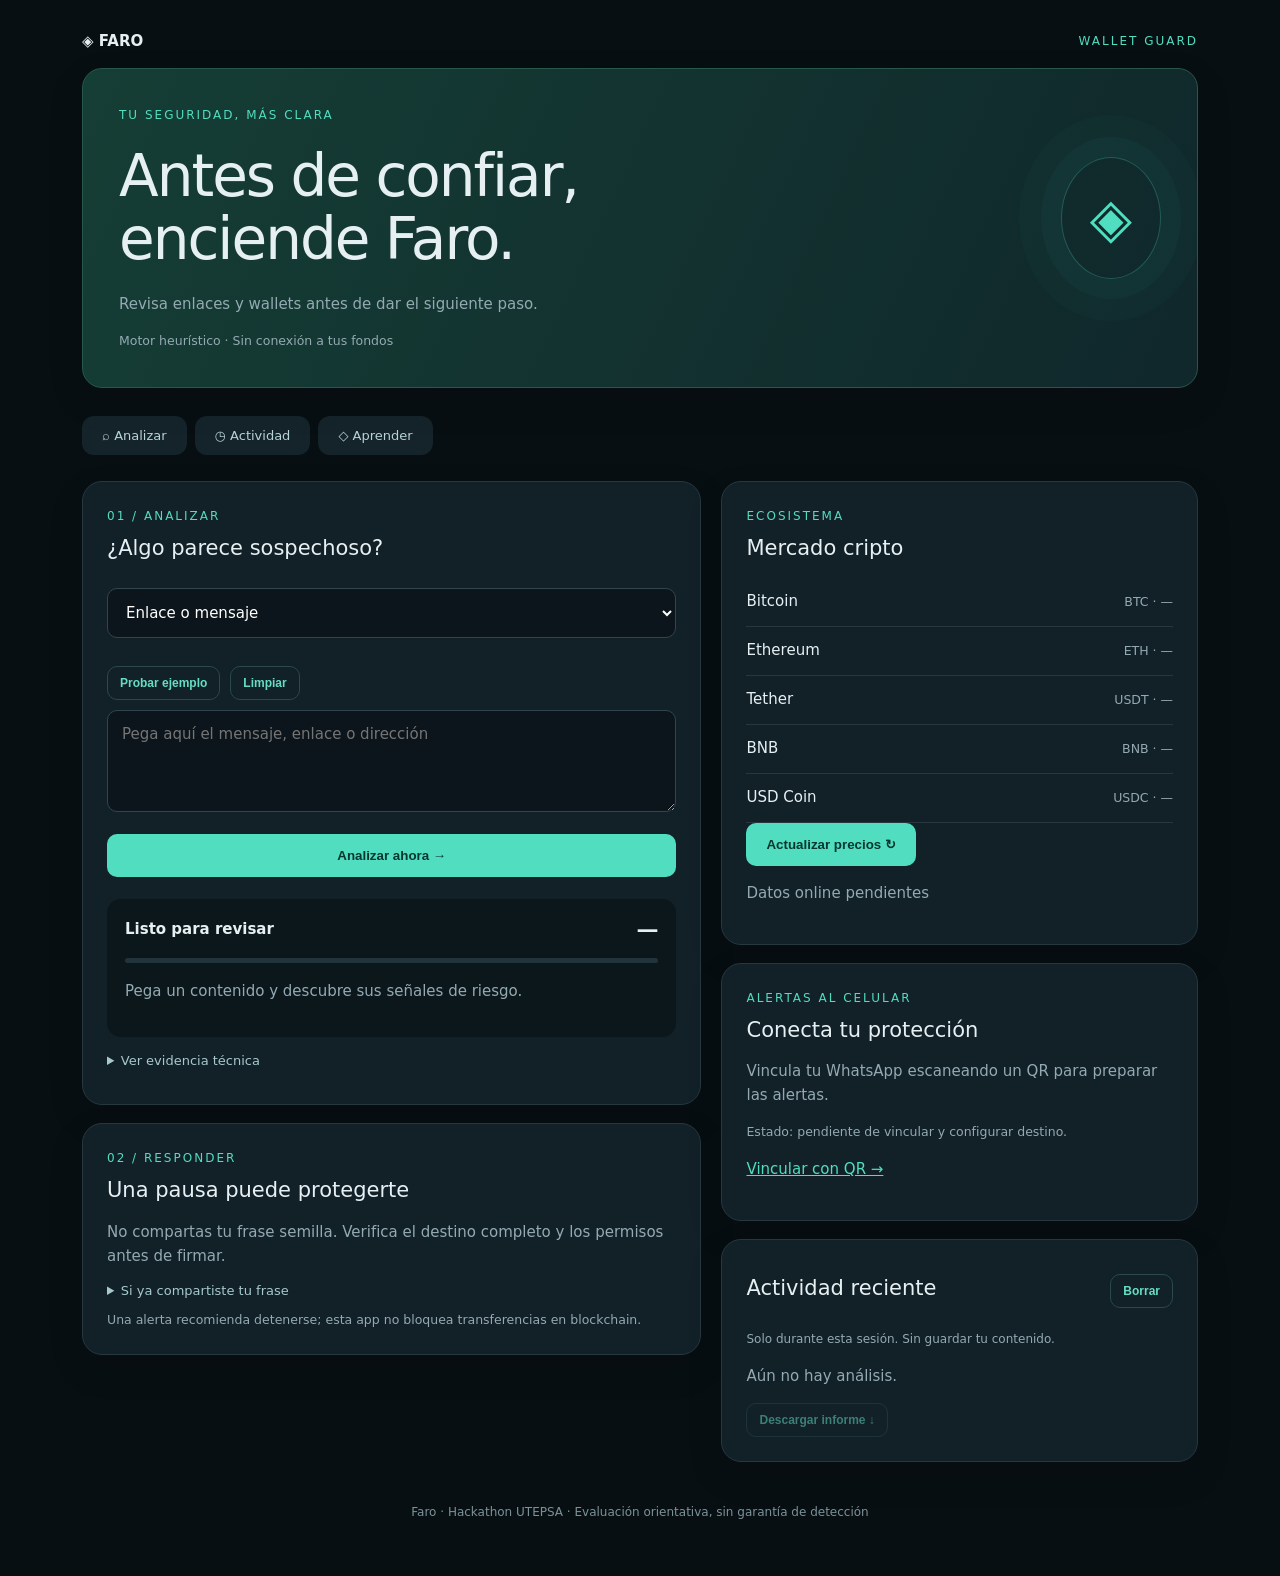
==== static/faro.html @ ecbb5167 "Add Faro security app, n8n alert workflows and AWS deployment documentation" ====
<!doctype html><html lang="es"><meta charset="utf-8"><meta name="viewport" content="width=device-width,initial-scale=1"><title>Faro · Protección cripto</title><link rel="stylesheet" href="/static/faro.css"><style>*{box-sizing:border-box}body{margin:0;background:#080f13;color:#e6f0f2;font:15px system-ui}main{max-width:1050px;margin:auto;padding:32px 22px}header,nav,.row{display:flex;justify-content:space-between;align-items:center;gap:16px}small,p{color:#94aab2;line-height:1.6}h1{font-size:42px;font-weight:500;letter-spacing:-2px}h2{font-size:21px;font-weight:500}.tag{color:#51ddc0;font-size:12px;letter-spacing:2px}.grid{display:grid;grid-template-columns:1.3fr 1fr;gap:20px}.card{background:#122028;border:1px solid #263740;border-radius:20px;padding:24px;margin:18px 0}.hero{background:#12342f}textarea,input,select{width:100%;background:#0b151b;border:1px solid #30464e;border-radius:10px;color:white;padding:14px;margin:10px 0;font:inherit}button{border:0;border-radius:10px;padding:14px 20px;background:#51ddc0;color:#07372f;font-weight:600;cursor:pointer}button:disabled{opacity:.5}nav a{color:#93aeb7;text-decoration:none;font-size:13px}#result{white-space:pre-wrap;line-height:1.7}.coin{padding:14px 0;border-bottom:1px solid #263740}.orb{font-size:55px;color:#51ddc0}footer{padding:25px;text-align:center;color:#7b929a;font-size:12px}@media(max-width:650px){.grid{grid-template-columns:1fr}h1{font-size:34px}main{padding:22px 16px}}</style><main><header><b>◈ FARO</b><span class="tag">WALLET GUARD</span></header><section class="card hero"><div class="row"><div><span class="tag">TU SEGURIDAD, MÁS CLARA</span><h1>Antes de confiar,<br>enciende Faro.</h1><p>Revisa enlaces y wallets antes de dar el siguiente paso.</p></div><span class="orb">◈</span></div><small>Motor heurístico · Sin conexión a tus fondos</small></section><nav class="tabs" aria-label="Navegación"><a href="#analysis">⌕ Analizar</a><a href="#activity">◷ Actividad</a><a href="#learn">◇ Aprender</a></nav><div class="grid"><section><div class="card" id="analysis"><span class="tag">01 / ANALIZAR</span><h2>¿Algo parece sospechoso?</h2><select id="mode" aria-label="Tipo de análisis"><option value="url">Enlace o mensaje</option><option value="wallet">Wallet o contenido de QR</option></select><div class="examples"><button type="button" id="example">Probar ejemplo</button><button type="button" id="clear">Limpiar</button></div><textarea maxlength="12000" id="content" rows="4" placeholder="Pega aquí el mensaje, enlace o dirección" aria-label="Contenido a analizar"></textarea><input hidden id="trusted" placeholder="Wallet de referencia (opcional)" aria-label="Wallet de referencia"><button id="run">Analizar ahora →</button><section id="resultbox" class="resultbox"><div class="row"><b id="risklabel">Listo para revisar</b><span id="score">—</span></div><div class="meter"><i id="bar"></i></div><p id="result" role="status">Pega un contenido y descubre sus señales de riesgo.</p><div id="findings"></div></section><details><summary>Ver evidencia técnica</summary><pre id="detail" style="white-space:pre-wrap;overflow-wrap:anywhere"></pre></details></div><div class="card" id="learn"><span class="tag">02 / RESPONDER</span><h2>Una pausa puede protegerte</h2><p>No compartas tu frase semilla. Verifica el destino completo y los permisos antes de firmar.</p><details><summary>Si ya compartiste tu frase</summary><p>Desde un dispositivo confiable, crea una nueva wallet y transfiere los activos restantes. Busca soporte oficial y conserva las pruebas.</p></details><small>Una alerta recomienda detenerse; esta app no bloquea transferencias en blockchain.</small></div></section><aside><div class="card"><span class="tag">ECOSISTEMA</span><h2>Mercado cripto</h2><div id="coins"></div><button id="refresh">Actualizar precios ↻</button><p id="market" role="status">Datos online pendientes</p></div><div class="card"><span class="tag">ALERTAS AL CELULAR</span><h2>Conecta tu protección</h2><p>Vincula tu WhatsApp escaneando un QR para preparar las alertas.</p><small>Estado: pendiente de vincular y configurar destino.</small><p><a href="/whatsapp" style="color:#51ddc0">Vincular con QR →</a></p><small></small></div><div class="card" id="activity"><div class="row"><h2>Actividad reciente</h2><button id="erase" class="quiet">Borrar</button></div><p class="hint">Solo durante esta sesión. Sin guardar tu contenido.</p><div id="history"><p>Aún no hay análisis.</p></div><button id="export" class="quiet" disabled>Descargar informe ↓</button></div></aside></div><footer>Faro · Hackathon UTEPSA · Evaluación orientativa, sin garantía de detección</footer></main><script src="/static/faro.js"></script></html>
---- static/faro.css ----
html{scroll-behavior:smooth}body{background:radial-gradient(ellipse at 70% 0,#17342f55,transparent 55%),#080f13}main{max-width:1160px!important}.hero{position:relative;overflow:hidden;padding:36px!important;border-color:#28574c!important;background:linear-gradient(115deg,#153e35,#10272b)!important}.hero h1{font-size:clamp(34px,5vw,58px);line-height:1.08;margin:22px 0}.orb{border:1px solid #51ddc045;border-radius:50%;padding:28px;box-shadow:0 0 0 20px #51ddc008,0 0 0 42px #51ddc005}.tabs{justify-content:flex-start;margin:28px 0 8px;gap:8px}.tabs a{padding:12px 20px;border-radius:12px;background:#14242a;color:#b8d4d4}.tabs a:hover{background:#204439;color:#67eed0}.card{box-shadow:0 14px 35px #0002}.card h2{margin-top:12px}.examples{display:flex;gap:10px;margin-top:18px}.examples button,.quiet{background:transparent;color:#65dec5;border:1px solid #2a4948;padding:9px 12px;font-size:12px}button:hover{filter:brightness(1.12)}button:focus-visible,a:focus-visible,summary:focus-visible{outline:2px solid #71ffe1;outline-offset:4px}textarea:focus,input:focus,select:focus{outline:2px solid #51ddc0;outline-offset:2px}#run{width:100%;margin-top:8px}.resultbox{background:#0c171c;border-radius:14px;padding:18px;margin:22px 0 16px}.meter{height:5px;border-radius:9px;background:#22343b;margin:16px 0;overflow:hidden}.meter i{display:block;height:100%;width:0;transition:width .5s;background:#51ddc0}.finding{padding:12px 0;border-top:1px solid #27373e;font-size:13px}.finding small{display:block;margin-top:6px;overflow-wrap:anywhere}#score{font-size:22px;font-weight:600}.hint{font-size:12px}.coin{display:flex;justify-content:space-between;gap:12px}.coin b{font-weight:500}.historyrow{border-top:1px solid #27373e;padding:12px 0;font-size:13px;display:flex;justify-content:space-between;gap:10px}summary{cursor:pointer;color:#a6c9cd;font-size:13px;margin:12px 0}pre{font-size:12px}#trusted[hidden]{display:none}@media(max-width:650px){.orb{padding:12px;font-size:32px}.hero{padding:24px!important}.tabs{position:sticky;top:0;background:#080f13ee;z-index:2;padding:10px 0}.tabs a{flex:1;text-align:center;padding:12px 8px}.grid{gap:0}.card{padding:20px}}
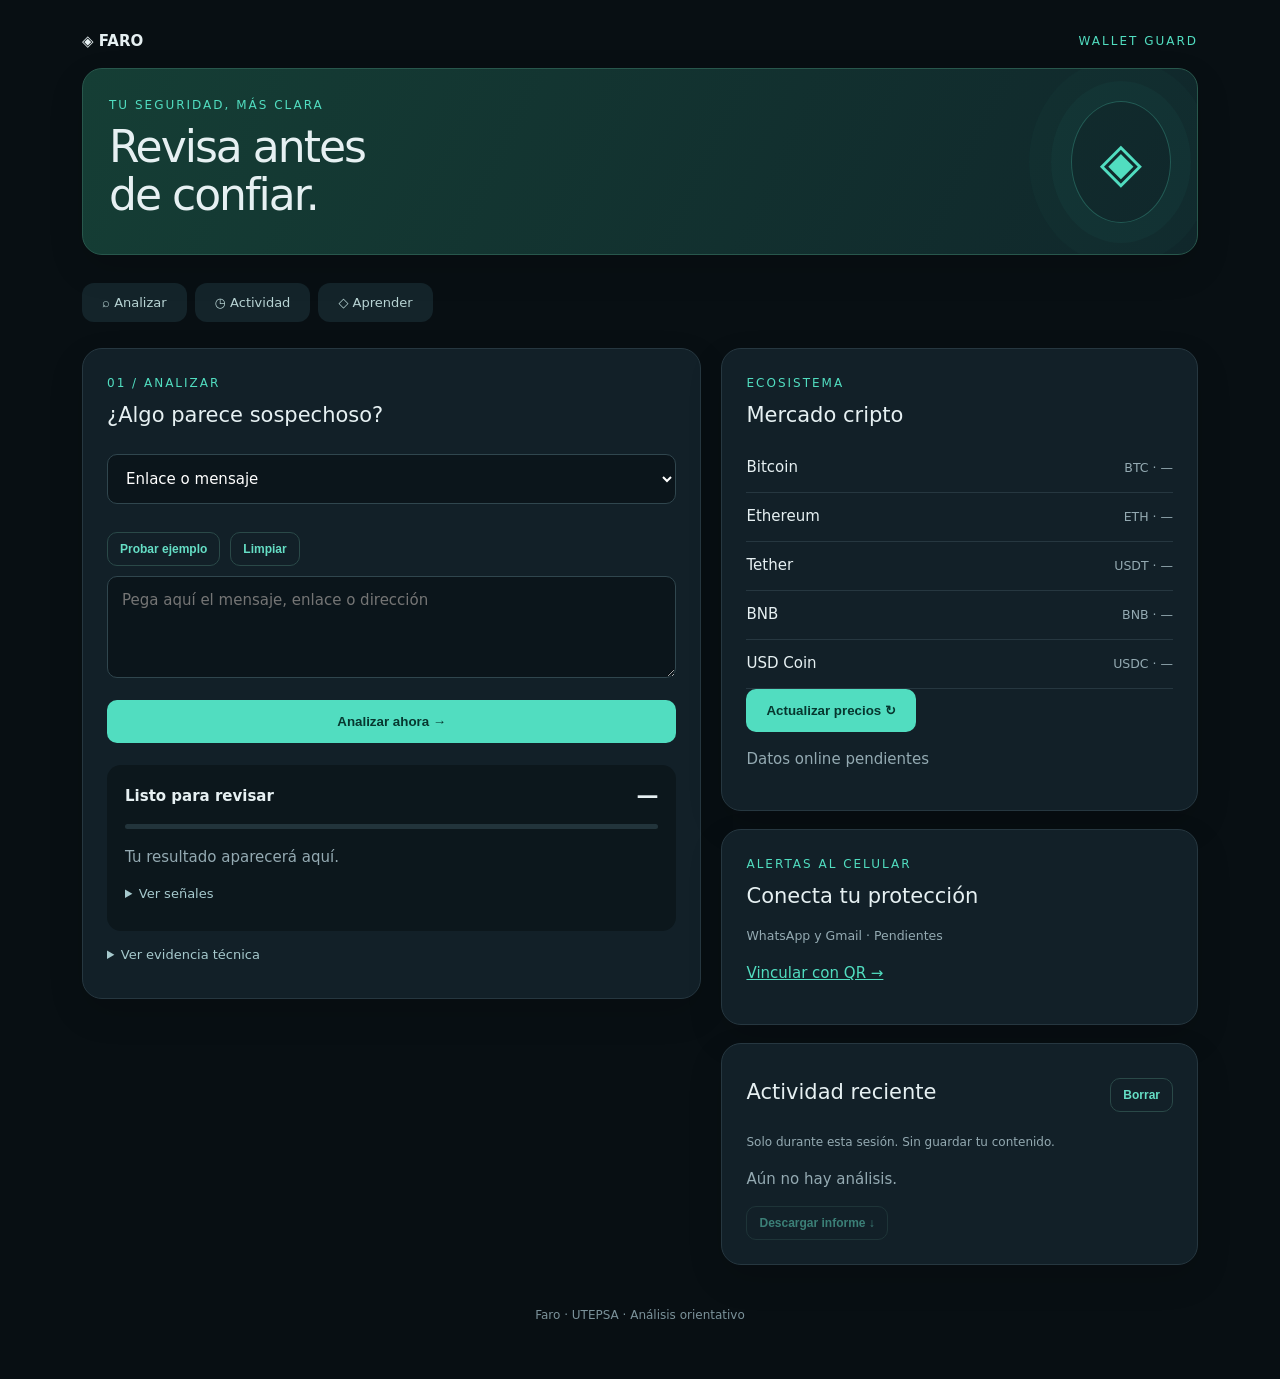
==== commit e4f92b88: "Simplify analysis UI, add learning section and correct risk validation" ====
--- a/static/faro.html
+++ b/static/faro.html
@@ -1 +1 @@
-<!doctype html><html lang="es"><meta charset="utf-8"><meta name="viewport" content="width=device-width,initial-scale=1"><title>Faro · Protección cripto</title><link rel="stylesheet" href="/static/faro.css"><style>*{box-sizing:border-box}body{margin:0;background:#080f13;color:#e6f0f2;font:15px system-ui}main{max-width:1050px;margin:auto;padding:32px 22px}header,nav,.row{display:flex;justify-content:space-between;align-items:center;gap:16px}small,p{color:#94aab2;line-height:1.6}h1{font-size:42px;font-weight:500;letter-spacing:-2px}h2{font-size:21px;font-weight:500}.tag{color:#51ddc0;font-size:12px;letter-spacing:2px}.grid{display:grid;grid-template-columns:1.3fr 1fr;gap:20px}.card{background:#122028;border:1px solid #263740;border-radius:20px;padding:24px;margin:18px 0}.hero{background:#12342f}textarea,input,select{width:100%;background:#0b151b;border:1px solid #30464e;border-radius:10px;color:white;padding:14px;margin:10px 0;font:inherit}button{border:0;border-radius:10px;padding:14px 20px;background:#51ddc0;color:#07372f;font-weight:600;cursor:pointer}button:disabled{opacity:.5}nav a{color:#93aeb7;text-decoration:none;font-size:13px}#result{white-space:pre-wrap;line-height:1.7}.coin{padding:14px 0;border-bottom:1px solid #263740}.orb{font-size:55px;color:#51ddc0}footer{padding:25px;text-align:center;color:#7b929a;font-size:12px}@media(max-width:650px){.grid{grid-template-columns:1fr}h1{font-size:34px}main{padding:22px 16px}}</style><main><header><b>◈ FARO</b><span class="tag">WALLET GUARD</span></header><section class="card hero"><div class="row"><div><span class="tag">TU SEGURIDAD, MÁS CLARA</span><h1>Antes de confiar,<br>enciende Faro.</h1><p>Revisa enlaces y wallets antes de dar el siguiente paso.</p></div><span class="orb">◈</span></div><small>Motor heurístico · Sin conexión a tus fondos</small></section><nav class="tabs" aria-label="Navegación"><a href="#analysis">⌕ Analizar</a><a href="#activity">◷ Actividad</a><a href="#learn">◇ Aprender</a></nav><div class="grid"><section><div class="card" id="analysis"><span class="tag">01 / ANALIZAR</span><h2>¿Algo parece sospechoso?</h2><select id="mode" aria-label="Tipo de análisis"><option value="url">Enlace o mensaje</option><option value="wallet">Wallet o contenido de QR</option></select><div class="examples"><button type="button" id="example">Probar ejemplo</button><button type="button" id="clear">Limpiar</button></div><textarea maxlength="12000" id="content" rows="4" placeholder="Pega aquí el mensaje, enlace o dirección" aria-label="Contenido a analizar"></textarea><input hidden id="trusted" placeholder="Wallet de referencia (opcional)" aria-label="Wallet de referencia"><button id="run">Analizar ahora →</button><section id="resultbox" class="resultbox"><div class="row"><b id="risklabel">Listo para revisar</b><span id="score">—</span></div><div class="meter"><i id="bar"></i></div><p id="result" role="status">Pega un contenido y descubre sus señales de riesgo.</p><div id="findings"></div></section><details><summary>Ver evidencia técnica</summary><pre id="detail" style="white-space:pre-wrap;overflow-wrap:anywhere"></pre></details></div><div class="card" id="learn"><span class="tag">02 / RESPONDER</span><h2>Una pausa puede protegerte</h2><p>No compartas tu frase semilla. Verifica el destino completo y los permisos antes de firmar.</p><details><summary>Si ya compartiste tu frase</summary><p>Desde un dispositivo confiable, crea una nueva wallet y transfiere los activos restantes. Busca soporte oficial y conserva las pruebas.</p></details><small>Una alerta recomienda detenerse; esta app no bloquea transferencias en blockchain.</small></div></section><aside><div class="card"><span class="tag">ECOSISTEMA</span><h2>Mercado cripto</h2><div id="coins"></div><button id="refresh">Actualizar precios ↻</button><p id="market" role="status">Datos online pendientes</p></div><div class="card"><span class="tag">ALERTAS AL CELULAR</span><h2>Conecta tu protección</h2><p>Vincula tu WhatsApp escaneando un QR para preparar las alertas.</p><small>Estado: pendiente de vincular y configurar destino.</small><p><a href="/whatsapp" style="color:#51ddc0">Vincular con QR →</a></p><small></small></div><div class="card" id="activity"><div class="row"><h2>Actividad reciente</h2><button id="erase" class="quiet">Borrar</button></div><p class="hint">Solo durante esta sesión. Sin guardar tu contenido.</p><div id="history"><p>Aún no hay análisis.</p></div><button id="export" class="quiet" disabled>Descargar informe ↓</button></div></aside></div><footer>Faro · Hackathon UTEPSA · Evaluación orientativa, sin garantía de detección</footer></main><script src="/static/faro.js"></script></html>
+<!doctype html><html lang="es"><meta charset="utf-8"><meta name="viewport" content="width=device-width,initial-scale=1"><title>Faro · Protección cripto</title><link rel="stylesheet" href="/static/faro.css"><style>*{box-sizing:border-box}body{margin:0;background:#080f13;color:#e6f0f2;font:15px system-ui}main{max-width:1050px;margin:auto;padding:32px 22px}header,nav,.row{display:flex;justify-content:space-between;align-items:center;gap:16px}small,p{color:#94aab2;line-height:1.6}h1{font-size:42px;font-weight:500;letter-spacing:-2px}h2{font-size:21px;font-weight:500}.tag{color:#51ddc0;font-size:12px;letter-spacing:2px}.grid{display:grid;grid-template-columns:1.3fr 1fr;gap:20px}.card{background:#122028;border:1px solid #263740;border-radius:20px;padding:24px;margin:18px 0}.hero{background:#12342f}textarea,input,select{width:100%;background:#0b151b;border:1px solid #30464e;border-radius:10px;color:white;padding:14px;margin:10px 0;font:inherit}button{border:0;border-radius:10px;padding:14px 20px;background:#51ddc0;color:#07372f;font-weight:600;cursor:pointer}button:disabled{opacity:.5}nav a{color:#93aeb7;text-decoration:none;font-size:13px}#result{white-space:pre-wrap;line-height:1.7}.coin{padding:14px 0;border-bottom:1px solid #263740}.orb{font-size:55px;color:#51ddc0}footer{padding:25px;text-align:center;color:#7b929a;font-size:12px}@media(max-width:650px){.grid{grid-template-columns:1fr}h1{font-size:34px}main{padding:22px 16px}}</style><main><header><b>◈ FARO</b><span class="tag">WALLET GUARD</span></header><section class="card hero"><div class="row"><div><span class="tag">TU SEGURIDAD, MÁS CLARA</span><h1>Revisa antes<br>de confiar.</h1></div><span class="orb">◈</span></div></section><nav class="tabs" aria-label="Navegación"><a href="#analysis" data-view="main">⌕ Analizar</a><a href="#activity" data-view="main">◷ Actividad</a><a href="#learn" data-view="learn">◇ Aprender</a></nav><div class="grid"><section><div class="card" id="analysis"><span class="tag">01 / ANALIZAR</span><h2>¿Algo parece sospechoso?</h2><select id="mode" aria-label="Tipo de análisis"><option value="url">Enlace o mensaje</option><option value="wallet">Wallet o contenido de QR</option></select><div class="examples"><button type="button" id="example">Probar ejemplo</button><button type="button" id="clear">Limpiar</button></div><textarea maxlength="12000" id="content" rows="4" placeholder="Pega aquí el mensaje, enlace o dirección" aria-label="Contenido a analizar"></textarea><input hidden id="trusted" placeholder="Wallet de referencia (opcional)" aria-label="Wallet de referencia"><button id="run">Analizar ahora →</button><section id="resultbox" class="resultbox"><div class="row"><b id="risklabel">Listo para revisar</b><span id="score">—</span></div><div class="meter"><i id="bar"></i></div><p id="result" role="status">Tu resultado aparecerá aquí.</p><div id="primary-signal"></div><details><summary>Ver señales</summary><div id="findings"></div></details></section><details><summary>Ver evidencia técnica</summary><pre id="detail" style="white-space:pre-wrap;overflow-wrap:anywhere"></pre></details></div></section><aside><div class="card"><span class="tag">ECOSISTEMA</span><h2>Mercado cripto</h2><div id="coins"></div><button id="refresh">Actualizar precios ↻</button><p id="market" role="status">Datos online pendientes</p></div><div class="card"><span class="tag">ALERTAS AL CELULAR</span><h2>Conecta tu protección</h2><small>WhatsApp y Gmail · Pendientes</small><p><a href="/whatsapp" style="color:#51ddc0">Vincular con QR →</a></p><small></small></div><div class="card" id="activity"><div class="row"><h2>Actividad reciente</h2><button id="erase" class="quiet">Borrar</button></div><p class="hint">Solo durante esta sesión. Sin guardar tu contenido.</p><div id="history"><p>Aún no hay análisis.</p></div><button id="export" class="quiet" disabled>Descargar informe ↓</button></div></aside></div><section id="learn" hidden><div class="card"><span class="tag">APRENDE A PROTEGERTE</span><h2>Tu wallet, sin misterios</h2><p>Una wallet permite gestionar las claves con las que autorizas operaciones. Tus criptomonedas están registradas en la blockchain; la wallet te permite acceder a ellas.</p><details open><summary>Dirección pública</summary><p>Es el destino que puedes compartir para recibir fondos. Revisa toda la dirección y la red: direcciones parecidas pueden pertenecer a personas distintas.</p></details><details><summary>Frase semilla y clave privada</summary><p>Permiten controlar los activos. No las pegues aquí ni las compartas con supuestos agentes de soporte. Guárdalas fuera de línea y sigue las instrucciones oficiales de tu wallet.</p></details><details><summary>¿Qué es el phishing?</summary><p>Es un engaño para que entregues información o autorices acciones. Puede llegar por correo, chat o un QR. Busca dominios alterados, premios inesperados y mensajes que te presionan.</p><p>En https://google.com@192.0.2.10 el destino real es la dirección después de @. La parte anterior puede ser un señuelo.</p></details><details><summary>¿Qué significa approve?</summary><p>Es un permiso para que un contrato use determinados tokens. Puede ser legítimo. Un permiso ilimitado aumenta la exposición; revisa quién lo recibe y cuánto puede mover. El permiso por sí solo no demuestra robo.</p></details><details><summary>¿Escanear un QR es seguro?</summary><p>Un QR contiene datos; no certifica a su emisor. Vincula WhatsApp solo cuando tú inicias la conexión en un equipo de confianza. Si desconoces el dispositivo, no lo vincules.</p></details><details><summary>Si sospechas una estafa</summary><p>Detente. No firmes ni envíes dinero. Conserva capturas y consulta el soporte oficial. Si compartiste tu frase semilla, busca ayuda oficial para proteger los activos restantes desde un dispositivo confiable.</p></details><details><summary>Qué puede comprobar Faro</summary><p>Faro detecta patrones mediante reglas. No verifica la identidad de cada persona ni garantiza que un enlace o wallet sea seguro. No bloquea transferencias. Un puntaje bajo indica ausencia de señales detectadas, no una certificación.</p></details></div></section><footer>Faro · UTEPSA · Análisis orientativo</footer></main><script src="/static/faro.js"></script></html>
--- a/static/faro.css
+++ b/static/faro.css
@@ -1 +1,3 @@
 html{scroll-behavior:smooth}body{background:radial-gradient(ellipse at 70% 0,#17342f55,transparent 55%),#080f13}main{max-width:1160px!important}.hero{position:relative;overflow:hidden;padding:36px!important;border-color:#28574c!important;background:linear-gradient(115deg,#153e35,#10272b)!important}.hero h1{font-size:clamp(34px,5vw,58px);line-height:1.08;margin:22px 0}.orb{border:1px solid #51ddc045;border-radius:50%;padding:28px;box-shadow:0 0 0 20px #51ddc008,0 0 0 42px #51ddc005}.tabs{justify-content:flex-start;margin:28px 0 8px;gap:8px}.tabs a{padding:12px 20px;border-radius:12px;background:#14242a;color:#b8d4d4}.tabs a:hover{background:#204439;color:#67eed0}.card{box-shadow:0 14px 35px #0002}.card h2{margin-top:12px}.examples{display:flex;gap:10px;margin-top:18px}.examples button,.quiet{background:transparent;color:#65dec5;border:1px solid #2a4948;padding:9px 12px;font-size:12px}button:hover{filter:brightness(1.12)}button:focus-visible,a:focus-visible,summary:focus-visible{outline:2px solid #71ffe1;outline-offset:4px}textarea:focus,input:focus,select:focus{outline:2px solid #51ddc0;outline-offset:2px}#run{width:100%;margin-top:8px}.resultbox{background:#0c171c;border-radius:14px;padding:18px;margin:22px 0 16px}.meter{height:5px;border-radius:9px;background:#22343b;margin:16px 0;overflow:hidden}.meter i{display:block;height:100%;width:0;transition:width .5s;background:#51ddc0}.finding{padding:12px 0;border-top:1px solid #27373e;font-size:13px}.finding small{display:block;margin-top:6px;overflow-wrap:anywhere}#score{font-size:22px;font-weight:600}.hint{font-size:12px}.coin{display:flex;justify-content:space-between;gap:12px}.coin b{font-weight:500}.historyrow{border-top:1px solid #27373e;padding:12px 0;font-size:13px;display:flex;justify-content:space-between;gap:10px}summary{cursor:pointer;color:#a6c9cd;font-size:13px;margin:12px 0}pre{font-size:12px}#trusted[hidden]{display:none}@media(max-width:650px){.orb{padding:12px;font-size:32px}.hero{padding:24px!important}.tabs{position:sticky;top:0;background:#080f13ee;z-index:2;padding:10px 0}.tabs a{flex:1;text-align:center;padding:12px 8px}.grid{gap:0}.card{padding:20px}}
+
+[hidden]{display:none!important}#primary-signal{font-size:13px;color:#a9c6c8}#learn{max-width:800px;margin:auto}#learn p{font-size:16px;line-height:1.85}#learn summary{font-size:17px;padding:12px 0}.hero h1{margin:10px 0!important;font-size:clamp(30px,4vw,44px)!important}.hero{padding:26px!important}
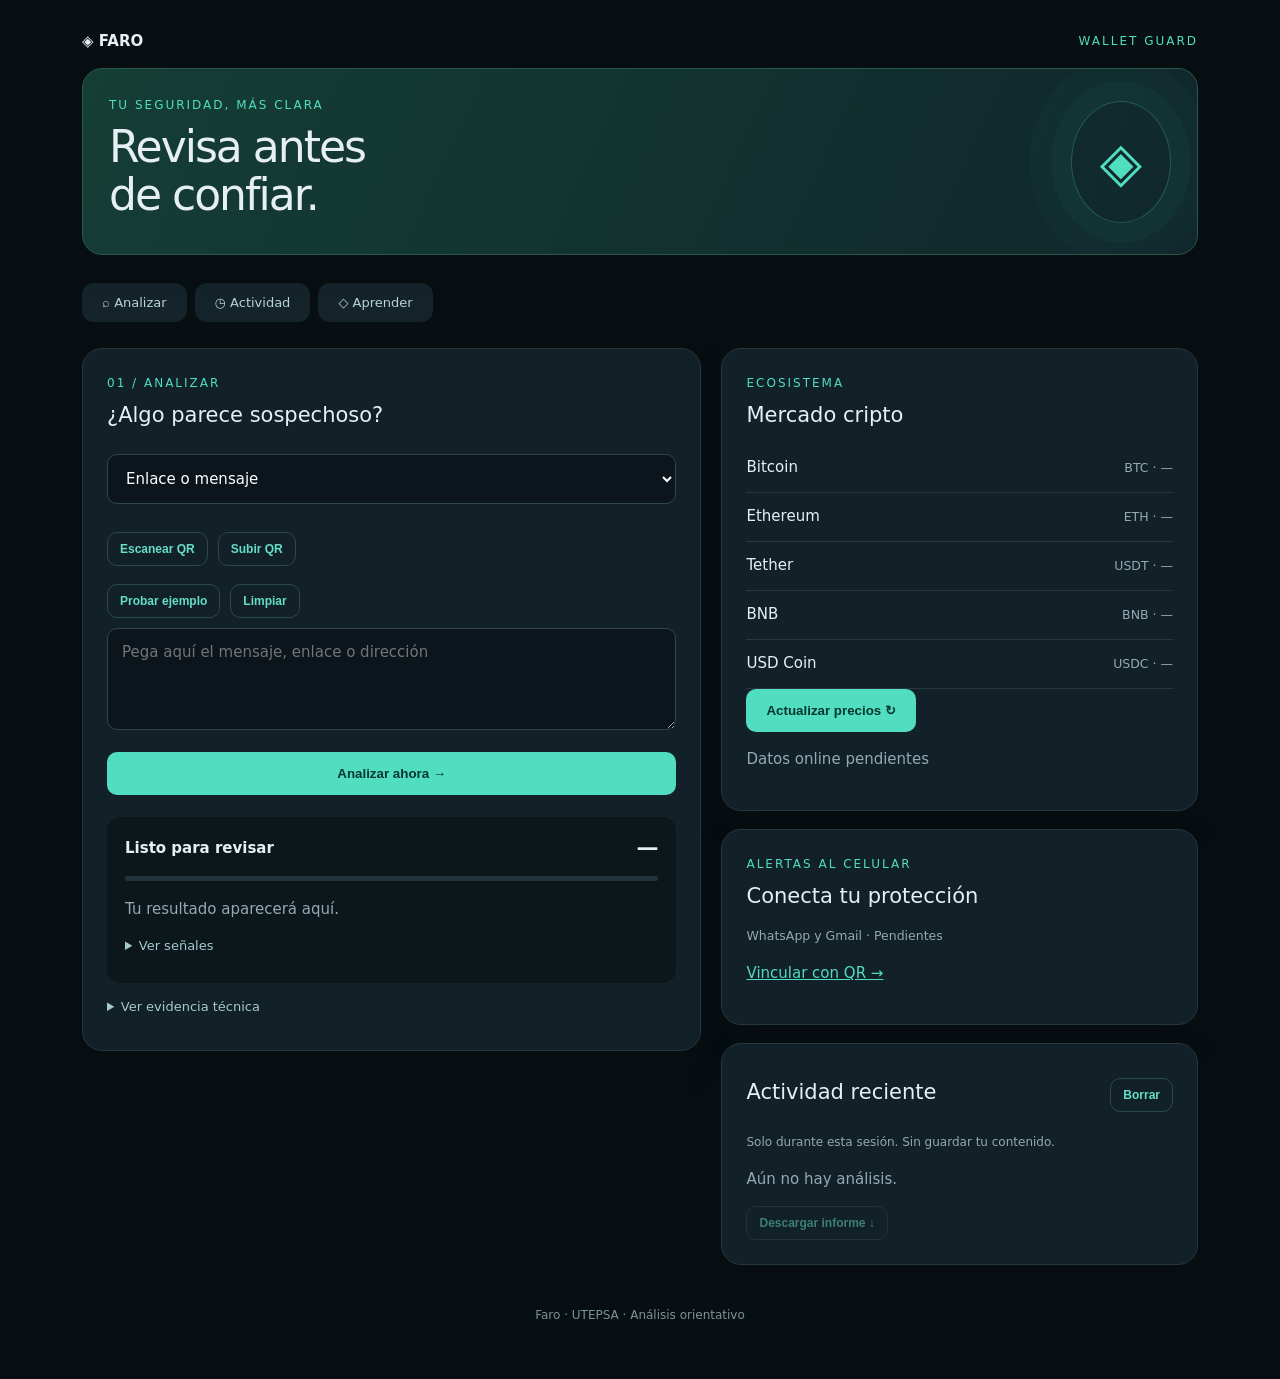
==== commit fe1783e2: "Add mobile QR camera and photo scanner with verified phishing QR example" ====
--- a/static/faro.html
+++ b/static/faro.html
@@ -1 +1 @@
-<!doctype html><html lang="es"><meta charset="utf-8"><meta name="viewport" content="width=device-width,initial-scale=1"><title>Faro · Protección cripto</title><link rel="stylesheet" href="/static/faro.css"><style>*{box-sizing:border-box}body{margin:0;background:#080f13;color:#e6f0f2;font:15px system-ui}main{max-width:1050px;margin:auto;padding:32px 22px}header,nav,.row{display:flex;justify-content:space-between;align-items:center;gap:16px}small,p{color:#94aab2;line-height:1.6}h1{font-size:42px;font-weight:500;letter-spacing:-2px}h2{font-size:21px;font-weight:500}.tag{color:#51ddc0;font-size:12px;letter-spacing:2px}.grid{display:grid;grid-template-columns:1.3fr 1fr;gap:20px}.card{background:#122028;border:1px solid #263740;border-radius:20px;padding:24px;margin:18px 0}.hero{background:#12342f}textarea,input,select{width:100%;background:#0b151b;border:1px solid #30464e;border-radius:10px;color:white;padding:14px;margin:10px 0;font:inherit}button{border:0;border-radius:10px;padding:14px 20px;background:#51ddc0;color:#07372f;font-weight:600;cursor:pointer}button:disabled{opacity:.5}nav a{color:#93aeb7;text-decoration:none;font-size:13px}#result{white-space:pre-wrap;line-height:1.7}.coin{padding:14px 0;border-bottom:1px solid #263740}.orb{font-size:55px;color:#51ddc0}footer{padding:25px;text-align:center;color:#7b929a;font-size:12px}@media(max-width:650px){.grid{grid-template-columns:1fr}h1{font-size:34px}main{padding:22px 16px}}</style><main><header><b>◈ FARO</b><span class="tag">WALLET GUARD</span></header><section class="card hero"><div class="row"><div><span class="tag">TU SEGURIDAD, MÁS CLARA</span><h1>Revisa antes<br>de confiar.</h1></div><span class="orb">◈</span></div></section><nav class="tabs" aria-label="Navegación"><a href="#analysis" data-view="main">⌕ Analizar</a><a href="#activity" data-view="main">◷ Actividad</a><a href="#learn" data-view="learn">◇ Aprender</a></nav><div class="grid"><section><div class="card" id="analysis"><span class="tag">01 / ANALIZAR</span><h2>¿Algo parece sospechoso?</h2><select id="mode" aria-label="Tipo de análisis"><option value="url">Enlace o mensaje</option><option value="wallet">Wallet o contenido de QR</option></select><div class="examples"><button type="button" id="example">Probar ejemplo</button><button type="button" id="clear">Limpiar</button></div><textarea maxlength="12000" id="content" rows="4" placeholder="Pega aquí el mensaje, enlace o dirección" aria-label="Contenido a analizar"></textarea><input hidden id="trusted" placeholder="Wallet de referencia (opcional)" aria-label="Wallet de referencia"><button id="run">Analizar ahora →</button><section id="resultbox" class="resultbox"><div class="row"><b id="risklabel">Listo para revisar</b><span id="score">—</span></div><div class="meter"><i id="bar"></i></div><p id="result" role="status">Tu resultado aparecerá aquí.</p><div id="primary-signal"></div><details><summary>Ver señales</summary><div id="findings"></div></details></section><details><summary>Ver evidencia técnica</summary><pre id="detail" style="white-space:pre-wrap;overflow-wrap:anywhere"></pre></details></div></section><aside><div class="card"><span class="tag">ECOSISTEMA</span><h2>Mercado cripto</h2><div id="coins"></div><button id="refresh">Actualizar precios ↻</button><p id="market" role="status">Datos online pendientes</p></div><div class="card"><span class="tag">ALERTAS AL CELULAR</span><h2>Conecta tu protección</h2><small>WhatsApp y Gmail · Pendientes</small><p><a href="/whatsapp" style="color:#51ddc0">Vincular con QR →</a></p><small></small></div><div class="card" id="activity"><div class="row"><h2>Actividad reciente</h2><button id="erase" class="quiet">Borrar</button></div><p class="hint">Solo durante esta sesión. Sin guardar tu contenido.</p><div id="history"><p>Aún no hay análisis.</p></div><button id="export" class="quiet" disabled>Descargar informe ↓</button></div></aside></div><section id="learn" hidden><div class="card"><span class="tag">APRENDE A PROTEGERTE</span><h2>Tu wallet, sin misterios</h2><p>Una wallet permite gestionar las claves con las que autorizas operaciones. Tus criptomonedas están registradas en la blockchain; la wallet te permite acceder a ellas.</p><details open><summary>Dirección pública</summary><p>Es el destino que puedes compartir para recibir fondos. Revisa toda la dirección y la red: direcciones parecidas pueden pertenecer a personas distintas.</p></details><details><summary>Frase semilla y clave privada</summary><p>Permiten controlar los activos. No las pegues aquí ni las compartas con supuestos agentes de soporte. Guárdalas fuera de línea y sigue las instrucciones oficiales de tu wallet.</p></details><details><summary>¿Qué es el phishing?</summary><p>Es un engaño para que entregues información o autorices acciones. Puede llegar por correo, chat o un QR. Busca dominios alterados, premios inesperados y mensajes que te presionan.</p><p>En https://google.com@192.0.2.10 el destino real es la dirección después de @. La parte anterior puede ser un señuelo.</p></details><details><summary>¿Qué significa approve?</summary><p>Es un permiso para que un contrato use determinados tokens. Puede ser legítimo. Un permiso ilimitado aumenta la exposición; revisa quién lo recibe y cuánto puede mover. El permiso por sí solo no demuestra robo.</p></details><details><summary>¿Escanear un QR es seguro?</summary><p>Un QR contiene datos; no certifica a su emisor. Vincula WhatsApp solo cuando tú inicias la conexión en un equipo de confianza. Si desconoces el dispositivo, no lo vincules.</p></details><details><summary>Si sospechas una estafa</summary><p>Detente. No firmes ni envíes dinero. Conserva capturas y consulta el soporte oficial. Si compartiste tu frase semilla, busca ayuda oficial para proteger los activos restantes desde un dispositivo confiable.</p></details><details><summary>Qué puede comprobar Faro</summary><p>Faro detecta patrones mediante reglas. No verifica la identidad de cada persona ni garantiza que un enlace o wallet sea seguro. No bloquea transferencias. Un puntaje bajo indica ausencia de señales detectadas, no una certificación.</p></details></div></section><footer>Faro · UTEPSA · Análisis orientativo</footer></main><script src="/static/faro.js"></script></html>
+<!doctype html><html lang="es"><meta charset="utf-8"><meta name="viewport" content="width=device-width,initial-scale=1"><title>Faro · Protección cripto</title><link rel="stylesheet" href="/static/faro.css"><style>*{box-sizing:border-box}body{margin:0;background:#080f13;color:#e6f0f2;font:15px system-ui}main{max-width:1050px;margin:auto;padding:32px 22px}header,nav,.row{display:flex;justify-content:space-between;align-items:center;gap:16px}small,p{color:#94aab2;line-height:1.6}h1{font-size:42px;font-weight:500;letter-spacing:-2px}h2{font-size:21px;font-weight:500}.tag{color:#51ddc0;font-size:12px;letter-spacing:2px}.grid{display:grid;grid-template-columns:1.3fr 1fr;gap:20px}.card{background:#122028;border:1px solid #263740;border-radius:20px;padding:24px;margin:18px 0}.hero{background:#12342f}textarea,input,select{width:100%;background:#0b151b;border:1px solid #30464e;border-radius:10px;color:white;padding:14px;margin:10px 0;font:inherit}button{border:0;border-radius:10px;padding:14px 20px;background:#51ddc0;color:#07372f;font-weight:600;cursor:pointer}button:disabled{opacity:.5}nav a{color:#93aeb7;text-decoration:none;font-size:13px}#result{white-space:pre-wrap;line-height:1.7}.coin{padding:14px 0;border-bottom:1px solid #263740}.orb{font-size:55px;color:#51ddc0}footer{padding:25px;text-align:center;color:#7b929a;font-size:12px}@media(max-width:650px){.grid{grid-template-columns:1fr}h1{font-size:34px}main{padding:22px 16px}}</style><main><header><b>◈ FARO</b><span class="tag">WALLET GUARD</span></header><section class="card hero"><div class="row"><div><span class="tag">TU SEGURIDAD, MÁS CLARA</span><h1>Revisa antes<br>de confiar.</h1></div><span class="orb">◈</span></div></section><nav class="tabs" aria-label="Navegación"><a href="#analysis" data-view="main">⌕ Analizar</a><a href="#activity" data-view="main">◷ Actividad</a><a href="#learn" data-view="learn">◇ Aprender</a></nav><div class="grid"><section><div class="card" id="analysis"><span class="tag">01 / ANALIZAR</span><h2>¿Algo parece sospechoso?</h2><select id="mode" aria-label="Tipo de análisis"><option value="url">Enlace o mensaje</option><option value="wallet">Wallet o contenido de QR</option></select><div class="examples"><button type="button" id="scan-camera">Escanear QR</button><button type="button" id="scan-photo">Subir QR</button></div><input hidden id="qr-file" type="file" accept="image/*"><section id="camera-box" hidden><video id="qr-video" playsinline muted style="width:100%;border-radius:14px"></video><button type="button" id="stop-camera">Cerrar cámara</button></section><p id="qr-status" role="status" class="hint"></p><div class="examples"><button type="button" id="example">Probar ejemplo</button><button type="button" id="clear">Limpiar</button></div><textarea maxlength="12000" id="content" rows="4" placeholder="Pega aquí el mensaje, enlace o dirección" aria-label="Contenido a analizar"></textarea><input hidden id="trusted" placeholder="Wallet de referencia (opcional)" aria-label="Wallet de referencia"><button id="run">Analizar ahora →</button><section id="resultbox" class="resultbox"><div class="row"><b id="risklabel">Listo para revisar</b><span id="score">—</span></div><div class="meter"><i id="bar"></i></div><p id="result" role="status">Tu resultado aparecerá aquí.</p><div id="primary-signal"></div><details><summary>Ver señales</summary><div id="findings"></div></details></section><details><summary>Ver evidencia técnica</summary><pre id="detail" style="white-space:pre-wrap;overflow-wrap:anywhere"></pre></details></div></section><aside><div class="card"><span class="tag">ECOSISTEMA</span><h2>Mercado cripto</h2><div id="coins"></div><button id="refresh">Actualizar precios ↻</button><p id="market" role="status">Datos online pendientes</p></div><div class="card"><span class="tag">ALERTAS AL CELULAR</span><h2>Conecta tu protección</h2><small>WhatsApp y Gmail · Pendientes</small><p><a href="/whatsapp" style="color:#51ddc0">Vincular con QR →</a></p><small></small></div><div class="card" id="activity"><div class="row"><h2>Actividad reciente</h2><button id="erase" class="quiet">Borrar</button></div><p class="hint">Solo durante esta sesión. Sin guardar tu contenido.</p><div id="history"><p>Aún no hay análisis.</p></div><button id="export" class="quiet" disabled>Descargar informe ↓</button></div></aside></div><section id="learn" hidden><div class="card"><span class="tag">APRENDE A PROTEGERTE</span><h2>Tu wallet, sin misterios</h2><p>Una wallet permite gestionar las claves con las que autorizas operaciones. Tus criptomonedas están registradas en la blockchain; la wallet te permite acceder a ellas.</p><details open><summary>Dirección pública</summary><p>Es el destino que puedes compartir para recibir fondos. Revisa toda la dirección y la red: direcciones parecidas pueden pertenecer a personas distintas.</p></details><details><summary>Frase semilla y clave privada</summary><p>Permiten controlar los activos. No las pegues aquí ni las compartas con supuestos agentes de soporte. Guárdalas fuera de línea y sigue las instrucciones oficiales de tu wallet.</p></details><details><summary>¿Qué es el phishing?</summary><p>Es un engaño para que entregues información o autorices acciones. Puede llegar por correo, chat o un QR. Busca dominios alterados, premios inesperados y mensajes que te presionan.</p><p>En https://google.com@192.0.2.10 el destino real es la dirección después de @. La parte anterior puede ser un señuelo.</p></details><details><summary>¿Qué significa approve?</summary><p>Es un permiso para que un contrato use determinados tokens. Puede ser legítimo. Un permiso ilimitado aumenta la exposición; revisa quién lo recibe y cuánto puede mover. El permiso por sí solo no demuestra robo.</p></details><details><summary>¿Escanear un QR es seguro?</summary><p>Un QR contiene datos; no certifica a su emisor. Vincula WhatsApp solo cuando tú inicias la conexión en un equipo de confianza. Si desconoces el dispositivo, no lo vincules.</p></details><details><summary>Si sospechas una estafa</summary><p>Detente. No firmes ni envíes dinero. Conserva capturas y consulta el soporte oficial. Si compartiste tu frase semilla, busca ayuda oficial para proteger los activos restantes desde un dispositivo confiable.</p></details><details><summary>Qué puede comprobar Faro</summary><p>Faro detecta patrones mediante reglas. No verifica la identidad de cada persona ni garantiza que un enlace o wallet sea seguro. No bloquea transferencias. Un puntaje bajo indica ausencia de señales detectadas, no una certificación.</p></details></div></section><footer>Faro · UTEPSA · Análisis orientativo</footer></main><script src="/static/faro.js"></script><script type="module" src="/static/qr-reader.js"></script></html>
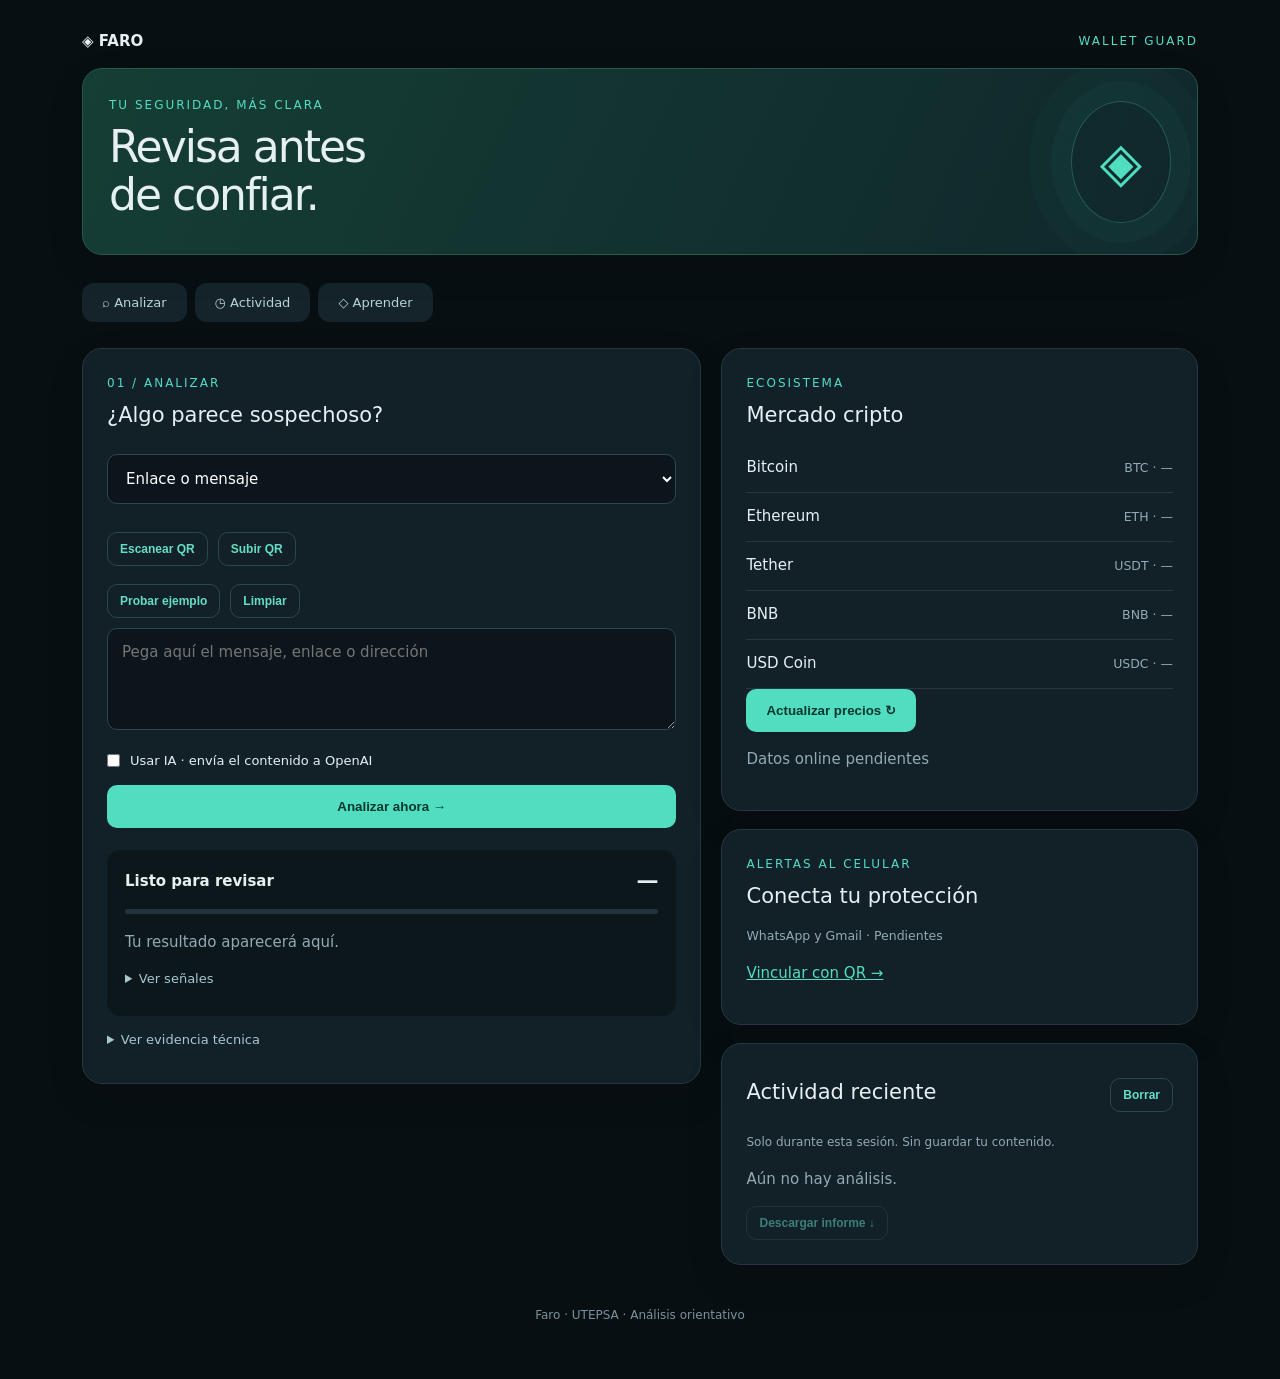
==== commit 83cadb90: "Add optional server-side OpenAI risk analysis with structured output and fallback" ====
--- a/static/faro.html
+++ b/static/faro.html
@@ -1 +1 @@
-<!doctype html><html lang="es"><meta charset="utf-8"><meta name="viewport" content="width=device-width,initial-scale=1"><title>Faro · Protección cripto</title><link rel="stylesheet" href="/static/faro.css"><style>*{box-sizing:border-box}body{margin:0;background:#080f13;color:#e6f0f2;font:15px system-ui}main{max-width:1050px;margin:auto;padding:32px 22px}header,nav,.row{display:flex;justify-content:space-between;align-items:center;gap:16px}small,p{color:#94aab2;line-height:1.6}h1{font-size:42px;font-weight:500;letter-spacing:-2px}h2{font-size:21px;font-weight:500}.tag{color:#51ddc0;font-size:12px;letter-spacing:2px}.grid{display:grid;grid-template-columns:1.3fr 1fr;gap:20px}.card{background:#122028;border:1px solid #263740;border-radius:20px;padding:24px;margin:18px 0}.hero{background:#12342f}textarea,input,select{width:100%;background:#0b151b;border:1px solid #30464e;border-radius:10px;color:white;padding:14px;margin:10px 0;font:inherit}button{border:0;border-radius:10px;padding:14px 20px;background:#51ddc0;color:#07372f;font-weight:600;cursor:pointer}button:disabled{opacity:.5}nav a{color:#93aeb7;text-decoration:none;font-size:13px}#result{white-space:pre-wrap;line-height:1.7}.coin{padding:14px 0;border-bottom:1px solid #263740}.orb{font-size:55px;color:#51ddc0}footer{padding:25px;text-align:center;color:#7b929a;font-size:12px}@media(max-width:650px){.grid{grid-template-columns:1fr}h1{font-size:34px}main{padding:22px 16px}}</style><main><header><b>◈ FARO</b><span class="tag">WALLET GUARD</span></header><section class="card hero"><div class="row"><div><span class="tag">TU SEGURIDAD, MÁS CLARA</span><h1>Revisa antes<br>de confiar.</h1></div><span class="orb">◈</span></div></section><nav class="tabs" aria-label="Navegación"><a href="#analysis" data-view="main">⌕ Analizar</a><a href="#activity" data-view="main">◷ Actividad</a><a href="#learn" data-view="learn">◇ Aprender</a></nav><div class="grid"><section><div class="card" id="analysis"><span class="tag">01 / ANALIZAR</span><h2>¿Algo parece sospechoso?</h2><select id="mode" aria-label="Tipo de análisis"><option value="url">Enlace o mensaje</option><option value="wallet">Wallet o contenido de QR</option></select><div class="examples"><button type="button" id="scan-camera">Escanear QR</button><button type="button" id="scan-photo">Subir QR</button></div><input hidden id="qr-file" type="file" accept="image/*"><section id="camera-box" hidden><video id="qr-video" playsinline muted style="width:100%;border-radius:14px"></video><button type="button" id="stop-camera">Cerrar cámara</button></section><p id="qr-status" role="status" class="hint"></p><div class="examples"><button type="button" id="example">Probar ejemplo</button><button type="button" id="clear">Limpiar</button></div><textarea maxlength="12000" id="content" rows="4" placeholder="Pega aquí el mensaje, enlace o dirección" aria-label="Contenido a analizar"></textarea><input hidden id="trusted" placeholder="Wallet de referencia (opcional)" aria-label="Wallet de referencia"><button id="run">Analizar ahora →</button><section id="resultbox" class="resultbox"><div class="row"><b id="risklabel">Listo para revisar</b><span id="score">—</span></div><div class="meter"><i id="bar"></i></div><p id="result" role="status">Tu resultado aparecerá aquí.</p><div id="primary-signal"></div><details><summary>Ver señales</summary><div id="findings"></div></details></section><details><summary>Ver evidencia técnica</summary><pre id="detail" style="white-space:pre-wrap;overflow-wrap:anywhere"></pre></details></div></section><aside><div class="card"><span class="tag">ECOSISTEMA</span><h2>Mercado cripto</h2><div id="coins"></div><button id="refresh">Actualizar precios ↻</button><p id="market" role="status">Datos online pendientes</p></div><div class="card"><span class="tag">ALERTAS AL CELULAR</span><h2>Conecta tu protección</h2><small>WhatsApp y Gmail · Pendientes</small><p><a href="/whatsapp" style="color:#51ddc0">Vincular con QR →</a></p><small></small></div><div class="card" id="activity"><div class="row"><h2>Actividad reciente</h2><button id="erase" class="quiet">Borrar</button></div><p class="hint">Solo durante esta sesión. Sin guardar tu contenido.</p><div id="history"><p>Aún no hay análisis.</p></div><button id="export" class="quiet" disabled>Descargar informe ↓</button></div></aside></div><section id="learn" hidden><div class="card"><span class="tag">APRENDE A PROTEGERTE</span><h2>Tu wallet, sin misterios</h2><p>Una wallet permite gestionar las claves con las que autorizas operaciones. Tus criptomonedas están registradas en la blockchain; la wallet te permite acceder a ellas.</p><details open><summary>Dirección pública</summary><p>Es el destino que puedes compartir para recibir fondos. Revisa toda la dirección y la red: direcciones parecidas pueden pertenecer a personas distintas.</p></details><details><summary>Frase semilla y clave privada</summary><p>Permiten controlar los activos. No las pegues aquí ni las compartas con supuestos agentes de soporte. Guárdalas fuera de línea y sigue las instrucciones oficiales de tu wallet.</p></details><details><summary>¿Qué es el phishing?</summary><p>Es un engaño para que entregues información o autorices acciones. Puede llegar por correo, chat o un QR. Busca dominios alterados, premios inesperados y mensajes que te presionan.</p><p>En https://google.com@192.0.2.10 el destino real es la dirección después de @. La parte anterior puede ser un señuelo.</p></details><details><summary>¿Qué significa approve?</summary><p>Es un permiso para que un contrato use determinados tokens. Puede ser legítimo. Un permiso ilimitado aumenta la exposición; revisa quién lo recibe y cuánto puede mover. El permiso por sí solo no demuestra robo.</p></details><details><summary>¿Escanear un QR es seguro?</summary><p>Un QR contiene datos; no certifica a su emisor. Vincula WhatsApp solo cuando tú inicias la conexión en un equipo de confianza. Si desconoces el dispositivo, no lo vincules.</p></details><details><summary>Si sospechas una estafa</summary><p>Detente. No firmes ni envíes dinero. Conserva capturas y consulta el soporte oficial. Si compartiste tu frase semilla, busca ayuda oficial para proteger los activos restantes desde un dispositivo confiable.</p></details><details><summary>Qué puede comprobar Faro</summary><p>Faro detecta patrones mediante reglas. No verifica la identidad de cada persona ni garantiza que un enlace o wallet sea seguro. No bloquea transferencias. Un puntaje bajo indica ausencia de señales detectadas, no una certificación.</p></details></div></section><footer>Faro · UTEPSA · Análisis orientativo</footer></main><script src="/static/faro.js"></script><script type="module" src="/static/qr-reader.js"></script></html>
+<!doctype html><html lang="es"><meta charset="utf-8"><meta name="viewport" content="width=device-width,initial-scale=1"><title>Faro · Protección cripto</title><link rel="stylesheet" href="/static/faro.css"><style>*{box-sizing:border-box}body{margin:0;background:#080f13;color:#e6f0f2;font:15px system-ui}main{max-width:1050px;margin:auto;padding:32px 22px}header,nav,.row{display:flex;justify-content:space-between;align-items:center;gap:16px}small,p{color:#94aab2;line-height:1.6}h1{font-size:42px;font-weight:500;letter-spacing:-2px}h2{font-size:21px;font-weight:500}.tag{color:#51ddc0;font-size:12px;letter-spacing:2px}.grid{display:grid;grid-template-columns:1.3fr 1fr;gap:20px}.card{background:#122028;border:1px solid #263740;border-radius:20px;padding:24px;margin:18px 0}.hero{background:#12342f}textarea,input,select{width:100%;background:#0b151b;border:1px solid #30464e;border-radius:10px;color:white;padding:14px;margin:10px 0;font:inherit}button{border:0;border-radius:10px;padding:14px 20px;background:#51ddc0;color:#07372f;font-weight:600;cursor:pointer}button:disabled{opacity:.5}nav a{color:#93aeb7;text-decoration:none;font-size:13px}#result{white-space:pre-wrap;line-height:1.7}.coin{padding:14px 0;border-bottom:1px solid #263740}.orb{font-size:55px;color:#51ddc0}footer{padding:25px;text-align:center;color:#7b929a;font-size:12px}@media(max-width:650px){.grid{grid-template-columns:1fr}h1{font-size:34px}main{padding:22px 16px}}</style><main><header><b>◈ FARO</b><span class="tag">WALLET GUARD</span></header><section class="card hero"><div class="row"><div><span class="tag">TU SEGURIDAD, MÁS CLARA</span><h1>Revisa antes<br>de confiar.</h1></div><span class="orb">◈</span></div></section><nav class="tabs" aria-label="Navegación"><a href="#analysis" data-view="main">⌕ Analizar</a><a href="#activity" data-view="main">◷ Actividad</a><a href="#learn" data-view="learn">◇ Aprender</a></nav><div class="grid"><section><div class="card" id="analysis"><span class="tag">01 / ANALIZAR</span><h2>¿Algo parece sospechoso?</h2><select id="mode" aria-label="Tipo de análisis"><option value="url">Enlace o mensaje</option><option value="wallet">Wallet o contenido de QR</option></select><div class="examples"><button type="button" id="scan-camera">Escanear QR</button><button type="button" id="scan-photo">Subir QR</button></div><input hidden id="qr-file" type="file" accept="image/*"><section id="camera-box" hidden><video id="qr-video" playsinline muted style="width:100%;border-radius:14px"></video><button type="button" id="stop-camera">Cerrar cámara</button></section><p id="qr-status" role="status" class="hint"></p><div class="examples"><button type="button" id="example">Probar ejemplo</button><button type="button" id="clear">Limpiar</button></div><textarea maxlength="12000" id="content" rows="4" placeholder="Pega aquí el mensaje, enlace o dirección" aria-label="Contenido a analizar"></textarea><input hidden id="trusted" placeholder="Wallet de referencia (opcional)" aria-label="Wallet de referencia"><label style="display:flex;align-items:center;gap:10px;font-size:13px"><input id="use-ai" type="checkbox" style="width:auto">Usar IA · envía el contenido a OpenAI</label><button id="run">Analizar ahora →</button><section id="resultbox" class="resultbox"><div class="row"><b id="risklabel">Listo para revisar</b><span id="score">—</span></div><div class="meter"><i id="bar"></i></div><p id="result" role="status">Tu resultado aparecerá aquí.</p><div id="primary-signal"></div><details><summary>Ver señales</summary><div id="findings"></div></details></section><details><summary>Ver evidencia técnica</summary><pre id="detail" style="white-space:pre-wrap;overflow-wrap:anywhere"></pre></details></div></section><aside><div class="card"><span class="tag">ECOSISTEMA</span><h2>Mercado cripto</h2><div id="coins"></div><button id="refresh">Actualizar precios ↻</button><p id="market" role="status">Datos online pendientes</p></div><div class="card"><span class="tag">ALERTAS AL CELULAR</span><h2>Conecta tu protección</h2><small>WhatsApp y Gmail · Pendientes</small><p><a href="/whatsapp" style="color:#51ddc0">Vincular con QR →</a></p><small></small></div><div class="card" id="activity"><div class="row"><h2>Actividad reciente</h2><button id="erase" class="quiet">Borrar</button></div><p class="hint">Solo durante esta sesión. Sin guardar tu contenido.</p><div id="history"><p>Aún no hay análisis.</p></div><button id="export" class="quiet" disabled>Descargar informe ↓</button></div></aside></div><section id="learn" hidden><div class="card"><span class="tag">APRENDE A PROTEGERTE</span><h2>Tu wallet, sin misterios</h2><p>Una wallet permite gestionar las claves con las que autorizas operaciones. Tus criptomonedas están registradas en la blockchain; la wallet te permite acceder a ellas.</p><details open><summary>Dirección pública</summary><p>Es el destino que puedes compartir para recibir fondos. Revisa toda la dirección y la red: direcciones parecidas pueden pertenecer a personas distintas.</p></details><details><summary>Frase semilla y clave privada</summary><p>Permiten controlar los activos. No las pegues aquí ni las compartas con supuestos agentes de soporte. Guárdalas fuera de línea y sigue las instrucciones oficiales de tu wallet.</p></details><details><summary>¿Qué es el phishing?</summary><p>Es un engaño para que entregues información o autorices acciones. Puede llegar por correo, chat o un QR. Busca dominios alterados, premios inesperados y mensajes que te presionan.</p><p>En https://google.com@192.0.2.10 el destino real es la dirección después de @. La parte anterior puede ser un señuelo.</p></details><details><summary>¿Qué significa approve?</summary><p>Es un permiso para que un contrato use determinados tokens. Puede ser legítimo. Un permiso ilimitado aumenta la exposición; revisa quién lo recibe y cuánto puede mover. El permiso por sí solo no demuestra robo.</p></details><details><summary>¿Escanear un QR es seguro?</summary><p>Un QR contiene datos; no certifica a su emisor. Vincula WhatsApp solo cuando tú inicias la conexión en un equipo de confianza. Si desconoces el dispositivo, no lo vincules.</p></details><details><summary>Si sospechas una estafa</summary><p>Detente. No firmes ni envíes dinero. Conserva capturas y consulta el soporte oficial. Si compartiste tu frase semilla, busca ayuda oficial para proteger los activos restantes desde un dispositivo confiable.</p></details><details><summary>Qué puede comprobar Faro</summary><p>Faro detecta patrones mediante reglas. No verifica la identidad de cada persona ni garantiza que un enlace o wallet sea seguro. No bloquea transferencias. Un puntaje bajo indica ausencia de señales detectadas, no una certificación.</p></details></div></section><footer>Faro · UTEPSA · Análisis orientativo</footer></main><script src="/static/faro.js"></script><script type="module" src="/static/qr-reader.js"></script></html>
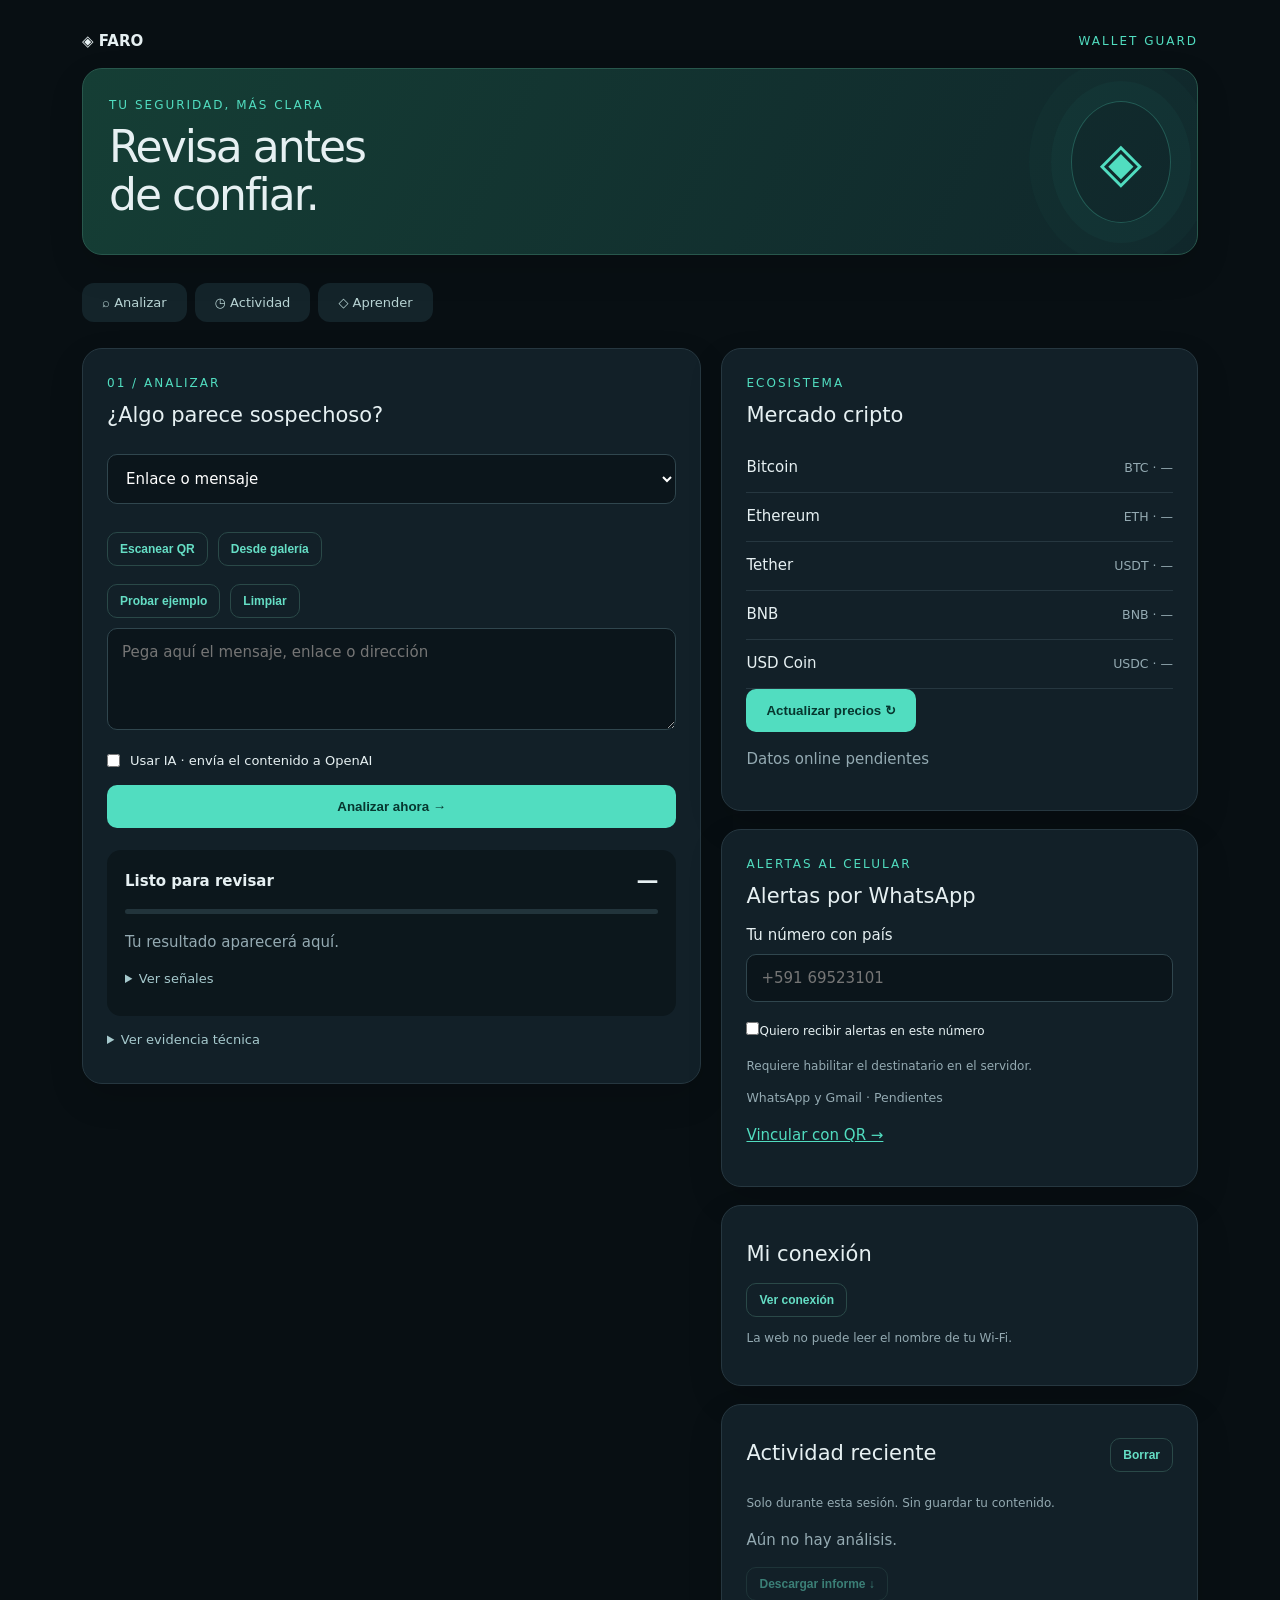
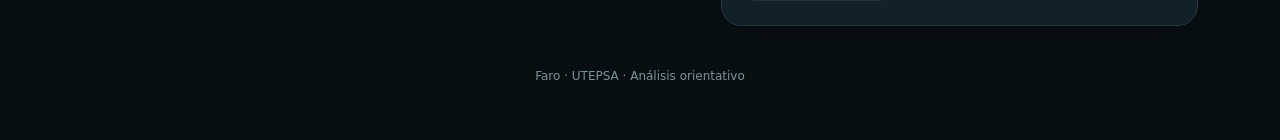
==== commit 6c230486: "Add manual WhatsApp recipient, gallery QR option and browser connection details" ====
--- a/static/faro.html
+++ b/static/faro.html
@@ -1 +1 @@
-<!doctype html><html lang="es"><meta charset="utf-8"><meta name="viewport" content="width=device-width,initial-scale=1"><title>Faro · Protección cripto</title><link rel="stylesheet" href="/static/faro.css"><style>*{box-sizing:border-box}body{margin:0;background:#080f13;color:#e6f0f2;font:15px system-ui}main{max-width:1050px;margin:auto;padding:32px 22px}header,nav,.row{display:flex;justify-content:space-between;align-items:center;gap:16px}small,p{color:#94aab2;line-height:1.6}h1{font-size:42px;font-weight:500;letter-spacing:-2px}h2{font-size:21px;font-weight:500}.tag{color:#51ddc0;font-size:12px;letter-spacing:2px}.grid{display:grid;grid-template-columns:1.3fr 1fr;gap:20px}.card{background:#122028;border:1px solid #263740;border-radius:20px;padding:24px;margin:18px 0}.hero{background:#12342f}textarea,input,select{width:100%;background:#0b151b;border:1px solid #30464e;border-radius:10px;color:white;padding:14px;margin:10px 0;font:inherit}button{border:0;border-radius:10px;padding:14px 20px;background:#51ddc0;color:#07372f;font-weight:600;cursor:pointer}button:disabled{opacity:.5}nav a{color:#93aeb7;text-decoration:none;font-size:13px}#result{white-space:pre-wrap;line-height:1.7}.coin{padding:14px 0;border-bottom:1px solid #263740}.orb{font-size:55px;color:#51ddc0}footer{padding:25px;text-align:center;color:#7b929a;font-size:12px}@media(max-width:650px){.grid{grid-template-columns:1fr}h1{font-size:34px}main{padding:22px 16px}}</style><main><header><b>◈ FARO</b><span class="tag">WALLET GUARD</span></header><section class="card hero"><div class="row"><div><span class="tag">TU SEGURIDAD, MÁS CLARA</span><h1>Revisa antes<br>de confiar.</h1></div><span class="orb">◈</span></div></section><nav class="tabs" aria-label="Navegación"><a href="#analysis" data-view="main">⌕ Analizar</a><a href="#activity" data-view="main">◷ Actividad</a><a href="#learn" data-view="learn">◇ Aprender</a></nav><div class="grid"><section><div class="card" id="analysis"><span class="tag">01 / ANALIZAR</span><h2>¿Algo parece sospechoso?</h2><select id="mode" aria-label="Tipo de análisis"><option value="url">Enlace o mensaje</option><option value="wallet">Wallet o contenido de QR</option></select><div class="examples"><button type="button" id="scan-camera">Escanear QR</button><button type="button" id="scan-photo">Subir QR</button></div><input hidden id="qr-file" type="file" accept="image/*"><section id="camera-box" hidden><video id="qr-video" playsinline muted style="width:100%;border-radius:14px"></video><button type="button" id="stop-camera">Cerrar cámara</button></section><p id="qr-status" role="status" class="hint"></p><div class="examples"><button type="button" id="example">Probar ejemplo</button><button type="button" id="clear">Limpiar</button></div><textarea maxlength="12000" id="content" rows="4" placeholder="Pega aquí el mensaje, enlace o dirección" aria-label="Contenido a analizar"></textarea><input hidden id="trusted" placeholder="Wallet de referencia (opcional)" aria-label="Wallet de referencia"><label style="display:flex;align-items:center;gap:10px;font-size:13px"><input id="use-ai" type="checkbox" style="width:auto">Usar IA · envía el contenido a OpenAI</label><button id="run">Analizar ahora →</button><section id="resultbox" class="resultbox"><div class="row"><b id="risklabel">Listo para revisar</b><span id="score">—</span></div><div class="meter"><i id="bar"></i></div><p id="result" role="status">Tu resultado aparecerá aquí.</p><div id="primary-signal"></div><details><summary>Ver señales</summary><div id="findings"></div></details></section><details><summary>Ver evidencia técnica</summary><pre id="detail" style="white-space:pre-wrap;overflow-wrap:anywhere"></pre></details></div></section><aside><div class="card"><span class="tag">ECOSISTEMA</span><h2>Mercado cripto</h2><div id="coins"></div><button id="refresh">Actualizar precios ↻</button><p id="market" role="status">Datos online pendientes</p></div><div class="card"><span class="tag">ALERTAS AL CELULAR</span><h2>Conecta tu protección</h2><small>WhatsApp y Gmail · Pendientes</small><p><a href="/whatsapp" style="color:#51ddc0">Vincular con QR →</a></p><small></small></div><div class="card" id="activity"><div class="row"><h2>Actividad reciente</h2><button id="erase" class="quiet">Borrar</button></div><p class="hint">Solo durante esta sesión. Sin guardar tu contenido.</p><div id="history"><p>Aún no hay análisis.</p></div><button id="export" class="quiet" disabled>Descargar informe ↓</button></div></aside></div><section id="learn" hidden><div class="card"><span class="tag">APRENDE A PROTEGERTE</span><h2>Tu wallet, sin misterios</h2><p>Una wallet permite gestionar las claves con las que autorizas operaciones. Tus criptomonedas están registradas en la blockchain; la wallet te permite acceder a ellas.</p><details open><summary>Dirección pública</summary><p>Es el destino que puedes compartir para recibir fondos. Revisa toda la dirección y la red: direcciones parecidas pueden pertenecer a personas distintas.</p></details><details><summary>Frase semilla y clave privada</summary><p>Permiten controlar los activos. No las pegues aquí ni las compartas con supuestos agentes de soporte. Guárdalas fuera de línea y sigue las instrucciones oficiales de tu wallet.</p></details><details><summary>¿Qué es el phishing?</summary><p>Es un engaño para que entregues información o autorices acciones. Puede llegar por correo, chat o un QR. Busca dominios alterados, premios inesperados y mensajes que te presionan.</p><p>En https://google.com@192.0.2.10 el destino real es la dirección después de @. La parte anterior puede ser un señuelo.</p></details><details><summary>¿Qué significa approve?</summary><p>Es un permiso para que un contrato use determinados tokens. Puede ser legítimo. Un permiso ilimitado aumenta la exposición; revisa quién lo recibe y cuánto puede mover. El permiso por sí solo no demuestra robo.</p></details><details><summary>¿Escanear un QR es seguro?</summary><p>Un QR contiene datos; no certifica a su emisor. Vincula WhatsApp solo cuando tú inicias la conexión en un equipo de confianza. Si desconoces el dispositivo, no lo vincules.</p></details><details><summary>Si sospechas una estafa</summary><p>Detente. No firmes ni envíes dinero. Conserva capturas y consulta el soporte oficial. Si compartiste tu frase semilla, busca ayuda oficial para proteger los activos restantes desde un dispositivo confiable.</p></details><details><summary>Qué puede comprobar Faro</summary><p>Faro detecta patrones mediante reglas. No verifica la identidad de cada persona ni garantiza que un enlace o wallet sea seguro. No bloquea transferencias. Un puntaje bajo indica ausencia de señales detectadas, no una certificación.</p></details></div></section><footer>Faro · UTEPSA · Análisis orientativo</footer></main><script src="/static/faro.js"></script><script type="module" src="/static/qr-reader.js"></script></html>
+<!doctype html><html lang="es"><meta charset="utf-8"><meta name="viewport" content="width=device-width,initial-scale=1"><title>Faro · Protección cripto</title><link rel="stylesheet" href="/static/faro.css"><style>*{box-sizing:border-box}body{margin:0;background:#080f13;color:#e6f0f2;font:15px system-ui}main{max-width:1050px;margin:auto;padding:32px 22px}header,nav,.row{display:flex;justify-content:space-between;align-items:center;gap:16px}small,p{color:#94aab2;line-height:1.6}h1{font-size:42px;font-weight:500;letter-spacing:-2px}h2{font-size:21px;font-weight:500}.tag{color:#51ddc0;font-size:12px;letter-spacing:2px}.grid{display:grid;grid-template-columns:1.3fr 1fr;gap:20px}.card{background:#122028;border:1px solid #263740;border-radius:20px;padding:24px;margin:18px 0}.hero{background:#12342f}textarea,input,select{width:100%;background:#0b151b;border:1px solid #30464e;border-radius:10px;color:white;padding:14px;margin:10px 0;font:inherit}button{border:0;border-radius:10px;padding:14px 20px;background:#51ddc0;color:#07372f;font-weight:600;cursor:pointer}button:disabled{opacity:.5}nav a{color:#93aeb7;text-decoration:none;font-size:13px}#result{white-space:pre-wrap;line-height:1.7}.coin{padding:14px 0;border-bottom:1px solid #263740}.orb{font-size:55px;color:#51ddc0}footer{padding:25px;text-align:center;color:#7b929a;font-size:12px}@media(max-width:650px){.grid{grid-template-columns:1fr}h1{font-size:34px}main{padding:22px 16px}}</style><main><header><b>◈ FARO</b><span class="tag">WALLET GUARD</span></header><section class="card hero"><div class="row"><div><span class="tag">TU SEGURIDAD, MÁS CLARA</span><h1>Revisa antes<br>de confiar.</h1></div><span class="orb">◈</span></div></section><nav class="tabs" aria-label="Navegación"><a href="#analysis" data-view="main">⌕ Analizar</a><a href="#activity" data-view="main">◷ Actividad</a><a href="#learn" data-view="learn">◇ Aprender</a></nav><div class="grid"><section><div class="card" id="analysis"><span class="tag">01 / ANALIZAR</span><h2>¿Algo parece sospechoso?</h2><select id="mode" aria-label="Tipo de análisis"><option value="url">Enlace o mensaje</option><option value="wallet">Wallet o contenido de QR</option></select><div class="examples"><button type="button" id="scan-camera">Escanear QR</button><button type="button" id="scan-photo">Desde galería</button></div><input hidden id="qr-file" type="file" accept="image/*"><section id="camera-box" hidden><video id="qr-video" playsinline muted style="width:100%;border-radius:14px"></video><button type="button" id="stop-camera">Cerrar cámara</button></section><p id="qr-status" role="status" class="hint"></p><div class="examples"><button type="button" id="example">Probar ejemplo</button><button type="button" id="clear">Limpiar</button></div><textarea maxlength="12000" id="content" rows="4" placeholder="Pega aquí el mensaje, enlace o dirección" aria-label="Contenido a analizar"></textarea><input hidden id="trusted" placeholder="Wallet de referencia (opcional)" aria-label="Wallet de referencia"><label style="display:flex;align-items:center;gap:10px;font-size:13px"><input id="use-ai" type="checkbox" style="width:auto">Usar IA · envía el contenido a OpenAI</label><button id="run">Analizar ahora →</button><section id="resultbox" class="resultbox"><div class="row"><b id="risklabel">Listo para revisar</b><span id="score">—</span></div><div class="meter"><i id="bar"></i></div><p id="result" role="status">Tu resultado aparecerá aquí.</p><div id="primary-signal"></div><details><summary>Ver señales</summary><div id="findings"></div></details></section><details><summary>Ver evidencia técnica</summary><pre id="detail" style="white-space:pre-wrap;overflow-wrap:anywhere"></pre></details></div></section><aside><div class="card"><span class="tag">ECOSISTEMA</span><h2>Mercado cripto</h2><div id="coins"></div><button id="refresh">Actualizar precios ↻</button><p id="market" role="status">Datos online pendientes</p></div><div class="card"><span class="tag">ALERTAS AL CELULAR</span><h2>Alertas por WhatsApp</h2><label for="alert-phone">Tu número con país</label><input id="alert-phone" type="tel" autocomplete="tel" placeholder="+591 69523101" maxlength="20"><label class="hint"><input id="alert-consent" type="checkbox" style="width:auto">Quiero recibir alertas en este número</label><p class="hint">Requiere habilitar el destinatario en el servidor.</p><small>WhatsApp y Gmail · Pendientes</small><p><a href="/whatsapp" style="color:#51ddc0">Vincular con QR →</a></p><small></small></div><div class="card"><h2>Mi conexión</h2><button type="button" id="check-network" class="quiet">Ver conexión</button><p id="network-status" class="hint" role="status">La web no puede leer el nombre de tu Wi-Fi.</p></div><div class="card" id="activity"><div class="row"><h2>Actividad reciente</h2><button id="erase" class="quiet">Borrar</button></div><p class="hint">Solo durante esta sesión. Sin guardar tu contenido.</p><div id="history"><p>Aún no hay análisis.</p></div><button id="export" class="quiet" disabled>Descargar informe ↓</button></div></aside></div><section id="learn" hidden><div class="card"><span class="tag">APRENDE A PROTEGERTE</span><h2>Tu wallet, sin misterios</h2><p>Una wallet permite gestionar las claves con las que autorizas operaciones. Tus criptomonedas están registradas en la blockchain; la wallet te permite acceder a ellas.</p><details open><summary>Dirección pública</summary><p>Es el destino que puedes compartir para recibir fondos. Revisa toda la dirección y la red: direcciones parecidas pueden pertenecer a personas distintas.</p></details><details><summary>Frase semilla y clave privada</summary><p>Permiten controlar los activos. No las pegues aquí ni las compartas con supuestos agentes de soporte. Guárdalas fuera de línea y sigue las instrucciones oficiales de tu wallet.</p></details><details><summary>¿Qué es el phishing?</summary><p>Es un engaño para que entregues información o autorices acciones. Puede llegar por correo, chat o un QR. Busca dominios alterados, premios inesperados y mensajes que te presionan.</p><p>En https://google.com@192.0.2.10 el destino real es la dirección después de @. La parte anterior puede ser un señuelo.</p></details><details><summary>¿Qué significa approve?</summary><p>Es un permiso para que un contrato use determinados tokens. Puede ser legítimo. Un permiso ilimitado aumenta la exposición; revisa quién lo recibe y cuánto puede mover. El permiso por sí solo no demuestra robo.</p></details><details><summary>¿Escanear un QR es seguro?</summary><p>Un QR contiene datos; no certifica a su emisor. Vincula WhatsApp solo cuando tú inicias la conexión en un equipo de confianza. Si desconoces el dispositivo, no lo vincules.</p></details><details><summary>Si sospechas una estafa</summary><p>Detente. No firmes ni envíes dinero. Conserva capturas y consulta el soporte oficial. Si compartiste tu frase semilla, busca ayuda oficial para proteger los activos restantes desde un dispositivo confiable.</p></details><details><summary>Qué puede comprobar Faro</summary><p>Faro detecta patrones mediante reglas. No verifica la identidad de cada persona ni garantiza que un enlace o wallet sea seguro. No bloquea transferencias. Un puntaje bajo indica ausencia de señales detectadas, no una certificación.</p></details></div></section><footer>Faro · UTEPSA · Análisis orientativo</footer></main><script src="/static/faro.js"></script><script type="module" src="/static/qr-reader.js"></script><script src="/static/connection.js"></script></html>
